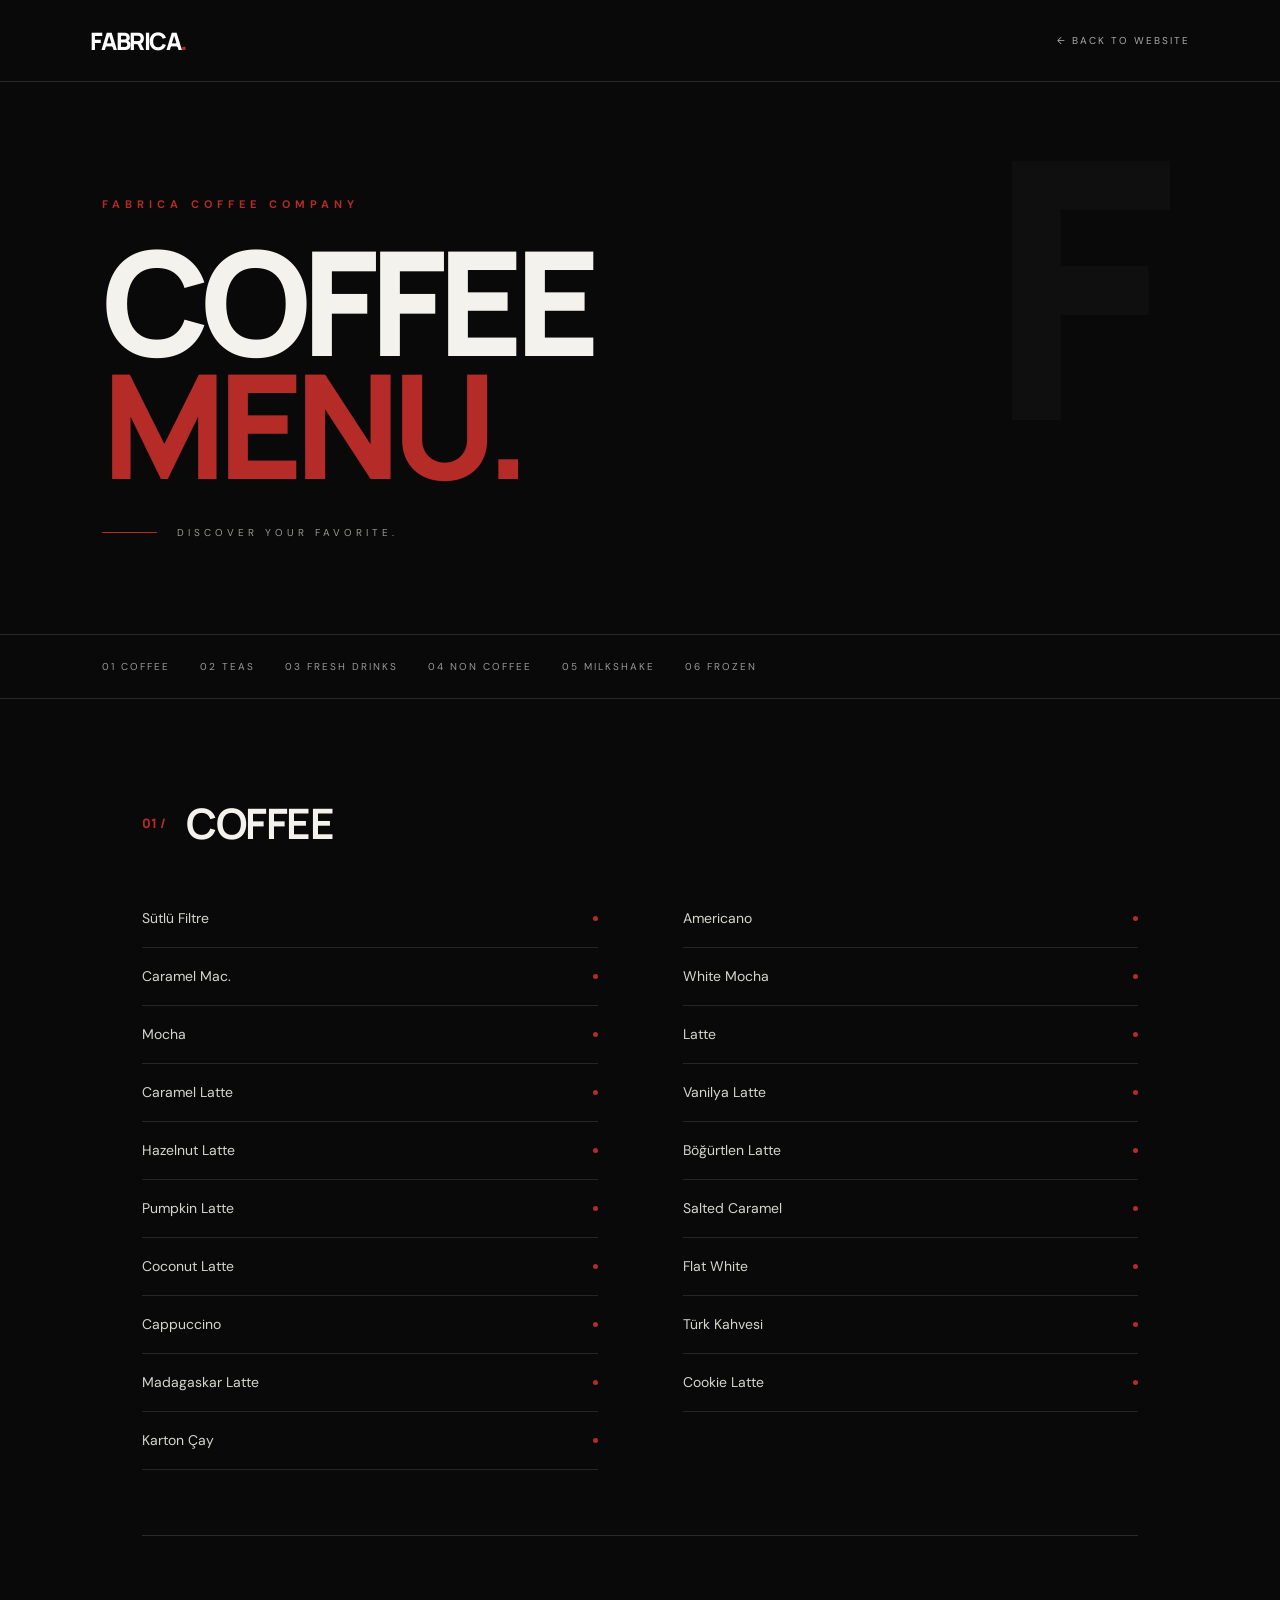
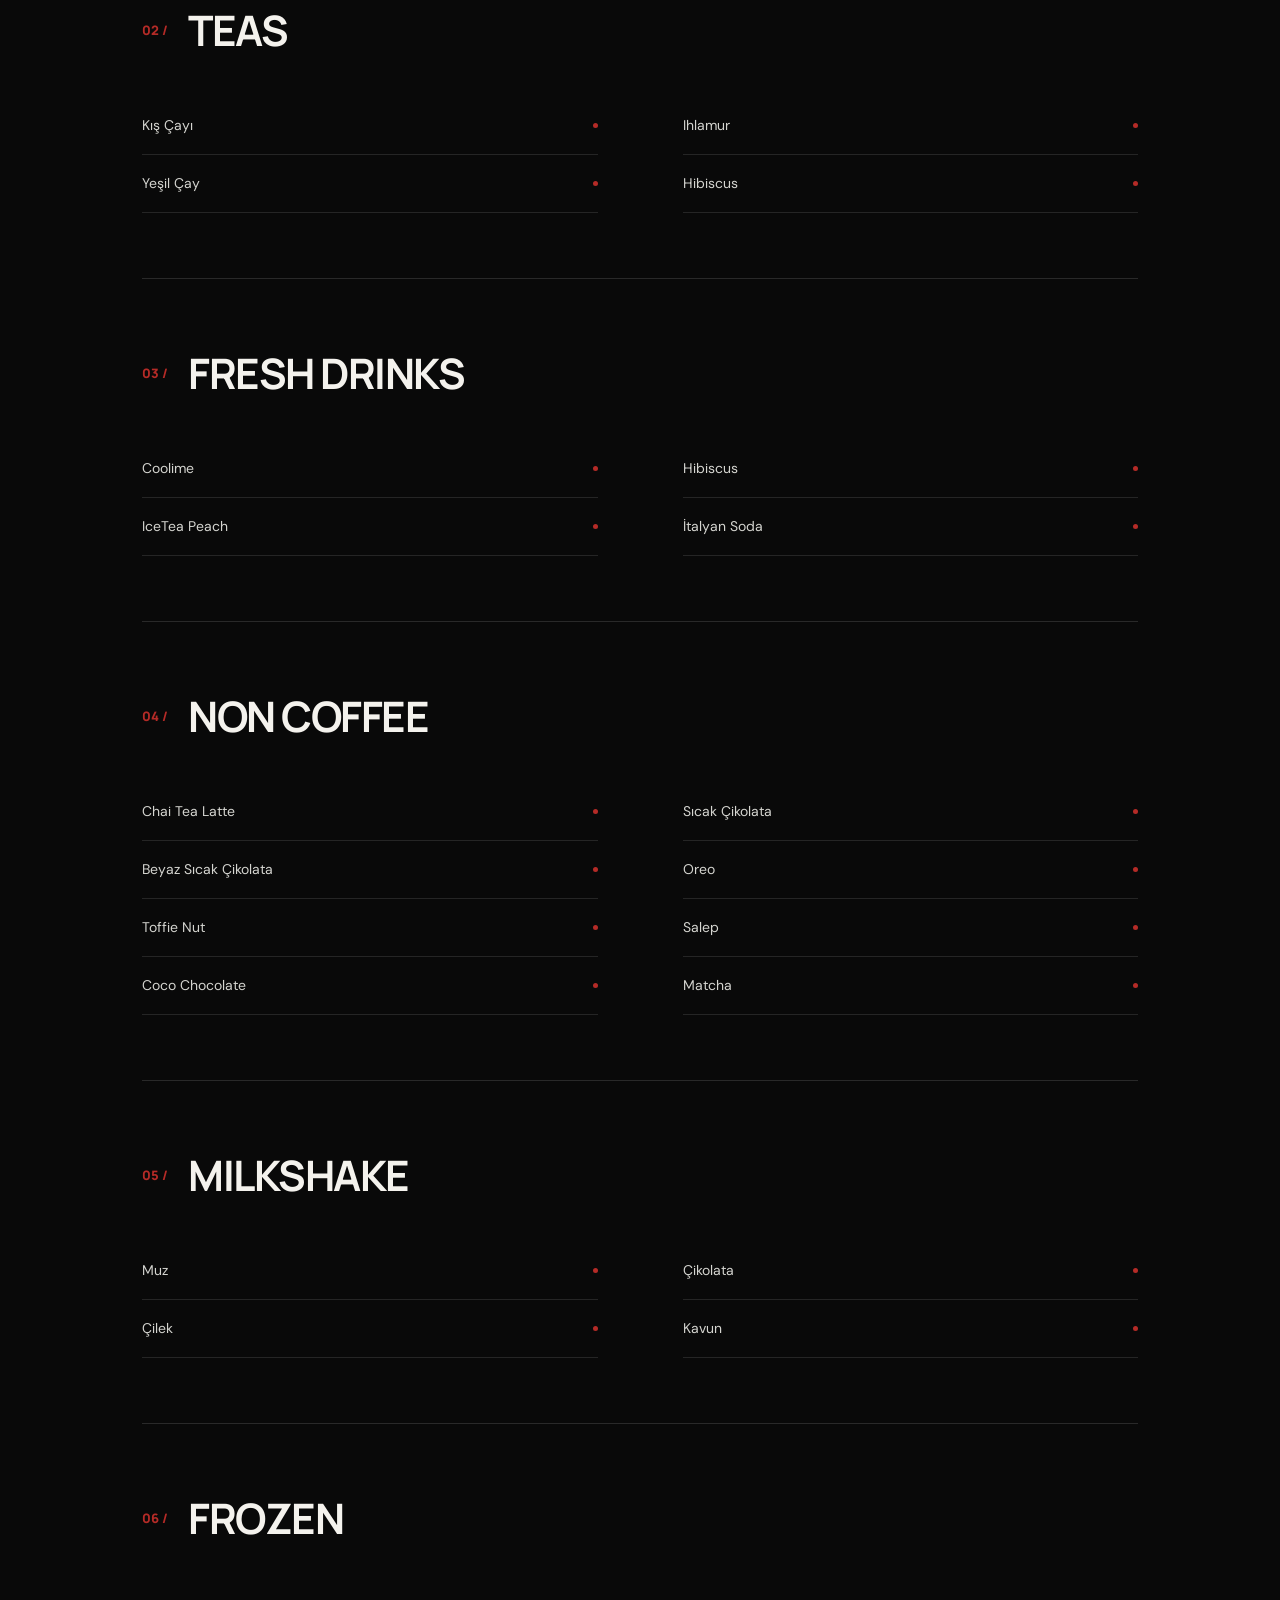
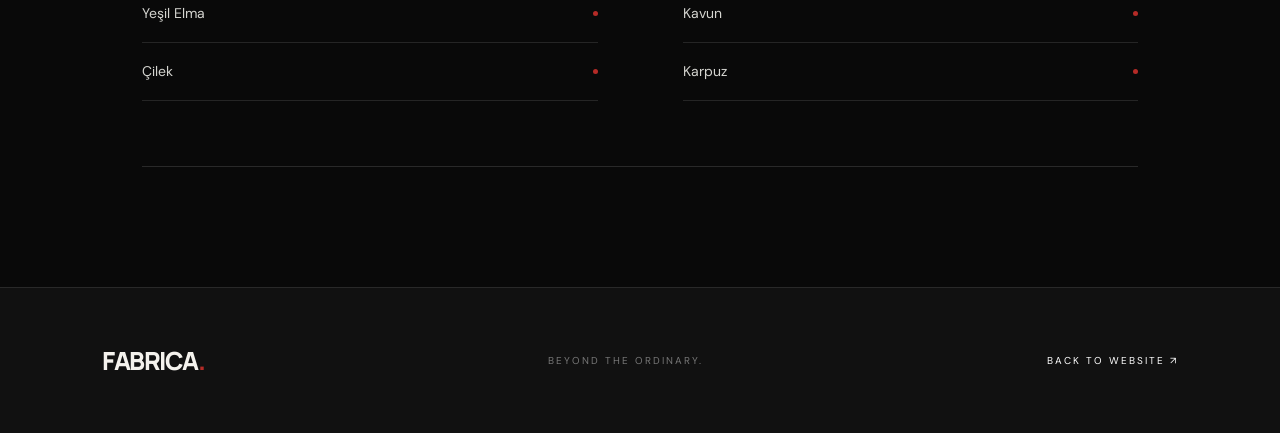
==== menu.html @ 777aa234 "menu eklendi" ====
<!DOCTYPE html>
<html lang="tr">
<head>
<meta charset="UTF-8">
<meta name="viewport" content="width=device-width, initial-scale=1.0">
<meta name="theme-color" content="#090909">
<title>Menu | Fabrica Coffee Company</title>

<link rel="preconnect" href="https://fonts.googleapis.com">
<link rel="preconnect" href="https://fonts.gstatic.com" crossorigin>
<link href="https://fonts.googleapis.com/css2?family=DM+Sans:wght@400;500;600;700&family=Manrope:wght@300;400;500;600;700;800&display=swap" rel="stylesheet">

<style>
:root {
    --black: #090909;
    --white: #f4f2ed;
    --gray: #999994;
    --red: #b52b27;
}

* {
    margin: 0;
    padding: 0;
    box-sizing: border-box;
}

html {
    scroll-behavior: smooth;
}

body {
    background: var(--black);
    color: var(--white);
    font-family: 'DM Sans', sans-serif;
}

/* HEADER */

header {
    height: 82px;
    padding: 0 7%;
    display: flex;
    justify-content: space-between;
    align-items: center;
    border-bottom: 1px solid #292929;
}

.logo {
    font-family: 'Manrope', sans-serif;
    font-size: 24px;
    font-weight: 800;
    letter-spacing: -1.5px;
    color: white;
    text-decoration: none;
}

.logo span {
    color: var(--red);
}

.back-link {
    color: #aaa;
    text-decoration: none;
    font-size: 10px;
    letter-spacing: 2px;
    transition: color .3s;
}

.back-link:hover {
    color: white;
}

/* INTRO */

.menu-intro {
    padding: 115px 8% 95px;
    border-bottom: 1px solid #292929;
    position: relative;
    overflow: hidden;
}

.menu-intro::after {
    content: "F";
    position: absolute;
    right: 8%;
    top: 20px;
    font-family: 'Manrope', sans-serif;
    font-size: 360px;
    font-weight: 800;
    color: rgba(255,255,255,.025);
    line-height: 1;
    pointer-events: none;
}

.menu-label {
    color: var(--red);
    font-size: 11px;
    letter-spacing: 5px;
    font-weight: 700;
    margin-bottom: 28px;
}

.menu-intro h1 {
    position: relative;
    z-index: 1;
    font-family: 'Manrope', sans-serif;
    font-size: clamp(60px, 12vw, 145px);
    line-height: .85;
    letter-spacing: -9px;
    font-weight: 800;
}

.menu-intro h1 span {
    color: var(--red);
}

.menu-intro-bottom {
    display: flex;
    align-items: center;
    gap: 20px;
    margin-top: 40px;
}

.menu-intro-bottom div {
    width: 55px;
    height: 1px;
    background: var(--red);
}

.menu-intro-bottom p {
    color: var(--gray);
    font-size: 10px;
    letter-spacing: 4px;
}

/* CATEGORY NAVIGATION */

.category-nav {
    display: flex;
    flex-wrap: wrap;
    gap: 12px 30px;
    padding: 25px 8%;
    border-bottom: 1px solid #292929;
}

.category-nav a {
    text-decoration: none;
    color: #999;
    font-size: 10px;
    letter-spacing: 2px;
    transition: color .3s;
}

.category-nav a:hover {
    color: var(--red);
}

/* MENU CONTENT */

.menu-container {
    max-width: 1200px;
    margin: auto;
    padding: 30px 8% 120px;
}

.menu-category {
    padding: 65px 0;
    border-bottom: 1px solid #292929;
    scroll-margin-top: 30px;
}

.category-heading {
    display: flex;
    align-items: center;
    gap: 20px;
    margin-bottom: 38px;
}

.category-number {
    color: var(--red);
    font-family: 'Manrope', sans-serif;
    font-size: 13px;
    font-weight: 800;
}

.category-heading h2 {
    font-family: 'Manrope', sans-serif;
    font-size: clamp(28px, 4vw, 42px);
    letter-spacing: -1.5px;
    font-weight: 700;
}

.menu-items {
    display: grid;
    grid-template-columns: repeat(2, minmax(0, 1fr));
    column-gap: 85px;
}

.menu-item {
    min-height: 58px;
    padding: 17px 0;
    border-bottom: 1px solid #252525;
    display: flex;
    align-items: center;
    justify-content: space-between;
    gap: 15px;
    color: #d5d5d0;
    font-size: 14px;
    transition: color .3s, padding .3s;
}

.menu-item:hover {
    color: white;
    padding-left: 8px;
}

.menu-item::after {
    content: "";
    width: 5px;
    height: 5px;
    flex-shrink: 0;
    background: var(--red);
    border-radius: 50%;
}

/* FOOTER */

.menu-footer {
    padding: 55px 8%;
    background: #111;
    border-top: 1px solid #292929;
    display: flex;
    justify-content: space-between;
    align-items: center;
    gap: 20px;
}

.footer-logo {
    font-family: 'Manrope', sans-serif;
    font-size: 25px;
    font-weight: 800;
    letter-spacing: -1.5px;
}

.footer-logo span {
    color: var(--red);
}

.menu-footer p {
    color: #777;
    font-size: 10px;
    letter-spacing: 2px;
}

.footer-back {
    color: white;
    font-size: 10px;
    letter-spacing: 2px;
    text-decoration: none;
}

.footer-back:hover {
    color: var(--red);
}

/* RESPONSIVE */

@media (max-width: 650px) {
    header {
        height: 70px;
        padding: 0 6%;
    }

    .logo {
        font-size: 20px;
    }

    .menu-intro {
        padding: 90px 7% 70px;
    }

    .menu-intro h1 {
        letter-spacing: -5px;
    }

    .menu-intro::after {
        font-size: 220px;
        right: 0;
        top: 30px;
    }

    .category-nav {
        padding: 22px 7%;
        gap: 17px 22px;
    }

    .menu-container {
        padding: 20px 7% 80px;
    }

    .menu-category {
        padding: 45px 0;
    }

    .menu-items {
        grid-template-columns: 1fr;
        column-gap: 0;
    }

    .menu-item {
        font-size: 13px;
    }

    .menu-footer {
        flex-direction: column;
        text-align: center;
        padding: 45px 7%;
    }
}
</style>
</head>

<body>

<header>
    <a href="index.html#home" class="logo">FABRICA<span>.</span></a>
    <a href="index.html" class="back-link">← BACK TO WEBSITE</a>
</header>

<!-- MENU INTRO -->
<section class="menu-intro">
    <div class="menu-label">FABRICA COFFEE COMPANY</div>

    <h1>COFFEE<br><span>MENU.</span></h1>

    <div class="menu-intro-bottom">
        <div></div>
        <p>DISCOVER YOUR FAVORITE.</p>
    </div>
</section>

<!-- CATEGORY LINKS -->
<nav class="category-nav">
    <a href="#coffee">01 COFFEE</a>
    <a href="#teas">02 TEAS</a>
    <a href="#fresh-drinks">03 FRESH DRINKS</a>
    <a href="#non-coffee">04 NON COFFEE</a>
    <a href="#milkshake">05 MILKSHAKE</a>
    <a href="#frozen">06 FROZEN</a>
</nav>

<main class="menu-container">

    <!-- 01 COFFEE -->
    <section class="menu-category" id="coffee">
        <div class="category-heading">
            <span class="category-number">01 /</span>
            <h2>COFFEE</h2>
        </div>

        <div class="menu-items">
            <div class="menu-item">Sütlü Filtre</div>
            <div class="menu-item">Americano</div>
            <div class="menu-item">Caramel Mac.</div>
            <div class="menu-item">White Mocha</div>
            <div class="menu-item">Mocha</div>
            <div class="menu-item">Latte</div>
            <div class="menu-item">Caramel Latte</div>
            <div class="menu-item">Vanilya Latte</div>
            <div class="menu-item">Hazelnut Latte</div>
            <div class="menu-item">Böğürtlen Latte</div>
            <div class="menu-item">Pumpkin Latte</div>
            <div class="menu-item">Salted Caramel</div>
            <div class="menu-item">Coconut Latte</div>
            <div class="menu-item">Flat White</div>
            <div class="menu-item">Cappuccino</div>
            <div class="menu-item">Türk Kahvesi</div>
            <div class="menu-item">Madagaskar Latte</div>
            <div class="menu-item">Cookie Latte</div>
            <div class="menu-item">Karton Çay</div>
        </div>
    </section>

    <!-- 02 TEAS -->
    <section class="menu-category" id="teas">
        <div class="category-heading">
            <span class="category-number">02 /</span>
            <h2>TEAS</h2>
        </div>

        <div class="menu-items">
            <div class="menu-item">Kış Çayı</div>
            <div class="menu-item">Ihlamur</div>
            <div class="menu-item">Yeşil Çay</div>
            <div class="menu-item">Hibiscus</div>
        </div>
    </section>

    <!-- 03 FRESH DRINKS -->
    <section class="menu-category" id="fresh-drinks">
        <div class="category-heading">
            <span class="category-number">03 /</span>
            <h2>FRESH DRINKS</h2>
        </div>

        <div class="menu-items">
            <div class="menu-item">Coolime</div>
            <div class="menu-item">Hibiscus</div>
            <div class="menu-item">IceTea Peach</div>
            <div class="menu-item">İtalyan Soda</div>
        </div>
    </section>

    <!-- 04 NON COFFEE -->
    <section class="menu-category" id="non-coffee">
        <div class="category-heading">
            <span class="category-number">04 /</span>
            <h2>NON COFFEE</h2>
        </div>

        <div class="menu-items">
            <div class="menu-item">Chai Tea Latte</div>
            <div class="menu-item">Sıcak Çikolata</div>
            <div class="menu-item">Beyaz Sıcak Çikolata</div>
            <div class="menu-item">Oreo</div>
            <div class="menu-item">Toffie Nut</div>
            <div class="menu-item">Salep</div>
            <div class="menu-item">Coco Chocolate</div>
            <div class="menu-item">Matcha</div>
        </div>
    </section>

    <!-- 05 MILKSHAKE -->
    <section class="menu-category" id="milkshake">
        <div class="category-heading">
            <span class="category-number">05 /</span>
            <h2>MILKSHAKE</h2>
        </div>

        <div class="menu-items">
            <div class="menu-item">Muz</div>
            <div class="menu-item">Çikolata</div>
            <div class="menu-item">Çilek</div>
            <div class="menu-item">Kavun</div>
        </div>
    </section>

    <!-- 06 FROZEN -->
    <section class="menu-category" id="frozen">
        <div class="category-heading">
            <span class="category-number">06 /</span>
            <h2>FROZEN</h2>
        </div>

        <div class="menu-items">
            <div class="menu-item">Yeşil Elma</div>
            <div class="menu-item">Kavun</div>
            <div class="menu-item">Çilek</div>
            <div class="menu-item">Karpuz</div>
        </div>
    </section>

</main>

<footer class="menu-footer">
    <div class="footer-logo">FABRICA<span>.</span></div>
    <p>BEYOND THE ORDINARY.</p>
    <a href="index.html" class="footer-back">BACK TO WEBSITE ↗</a>
</footer>

</body>
</html>
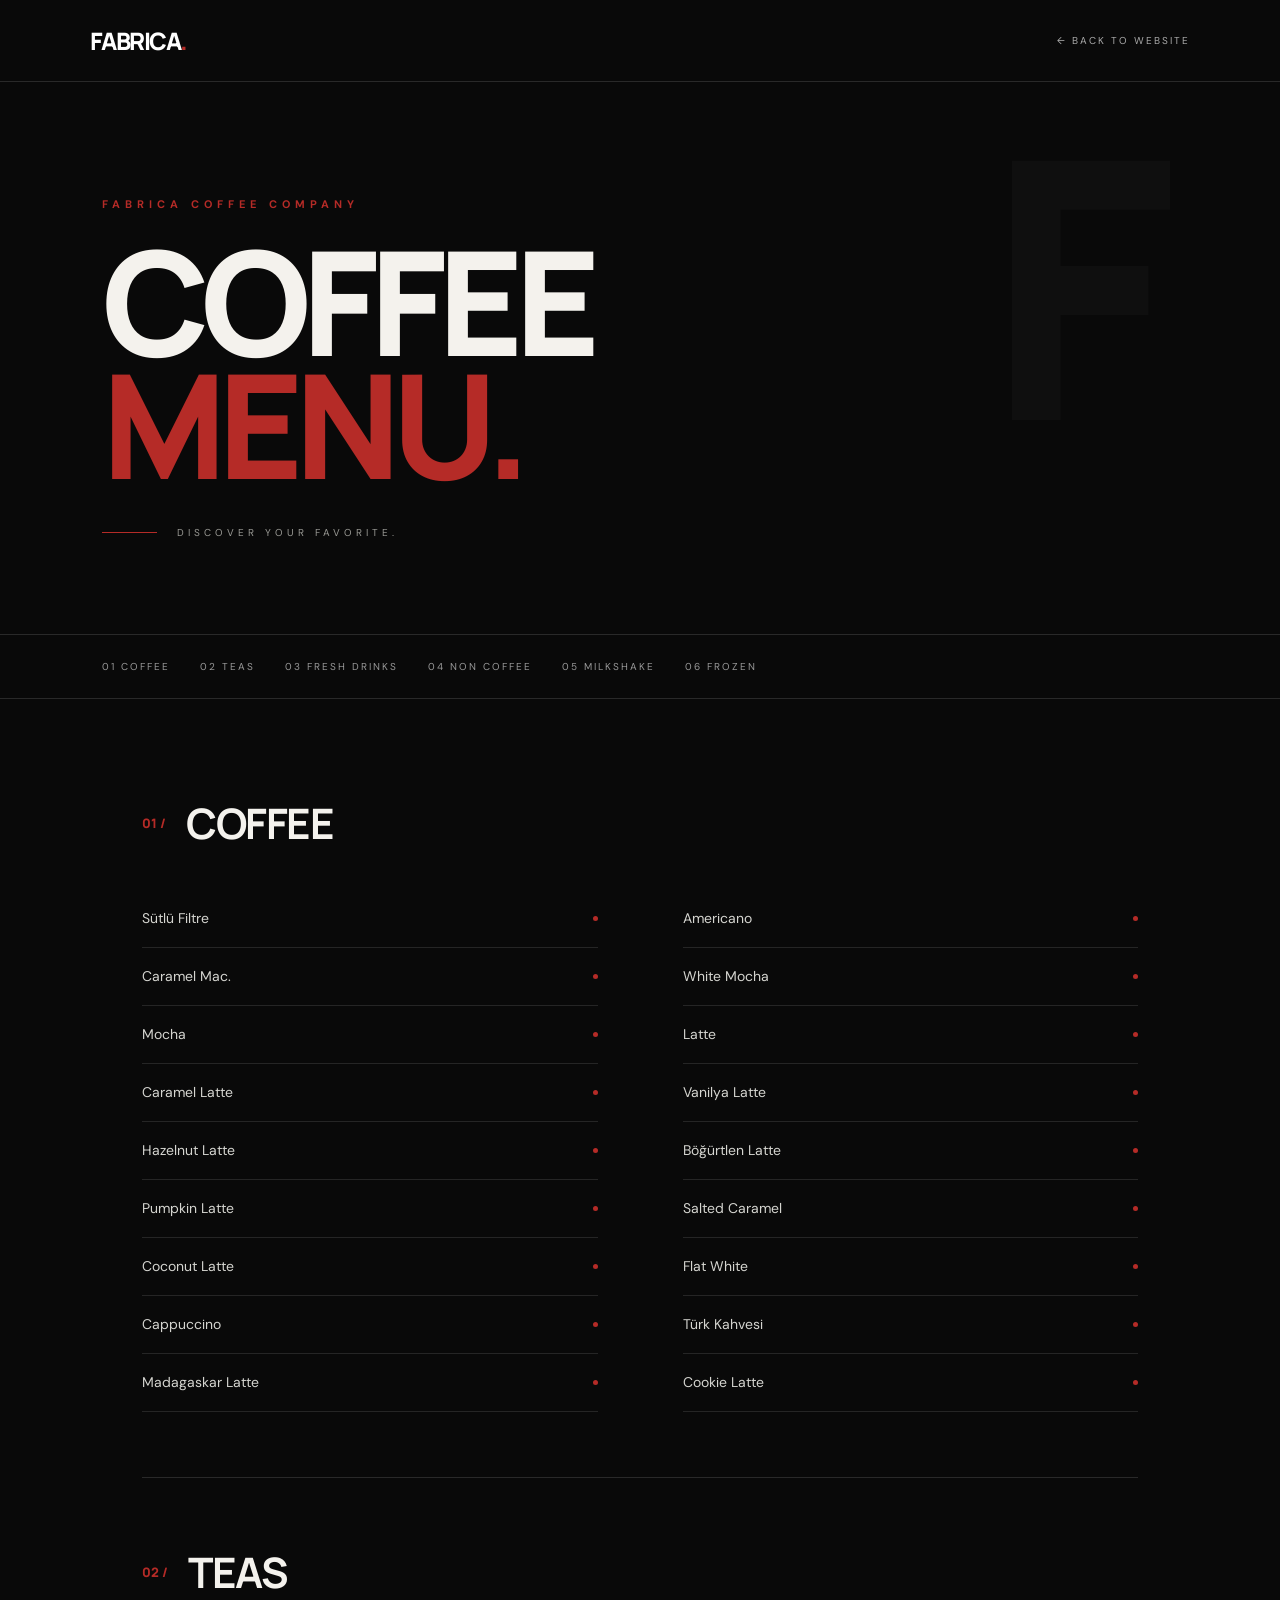
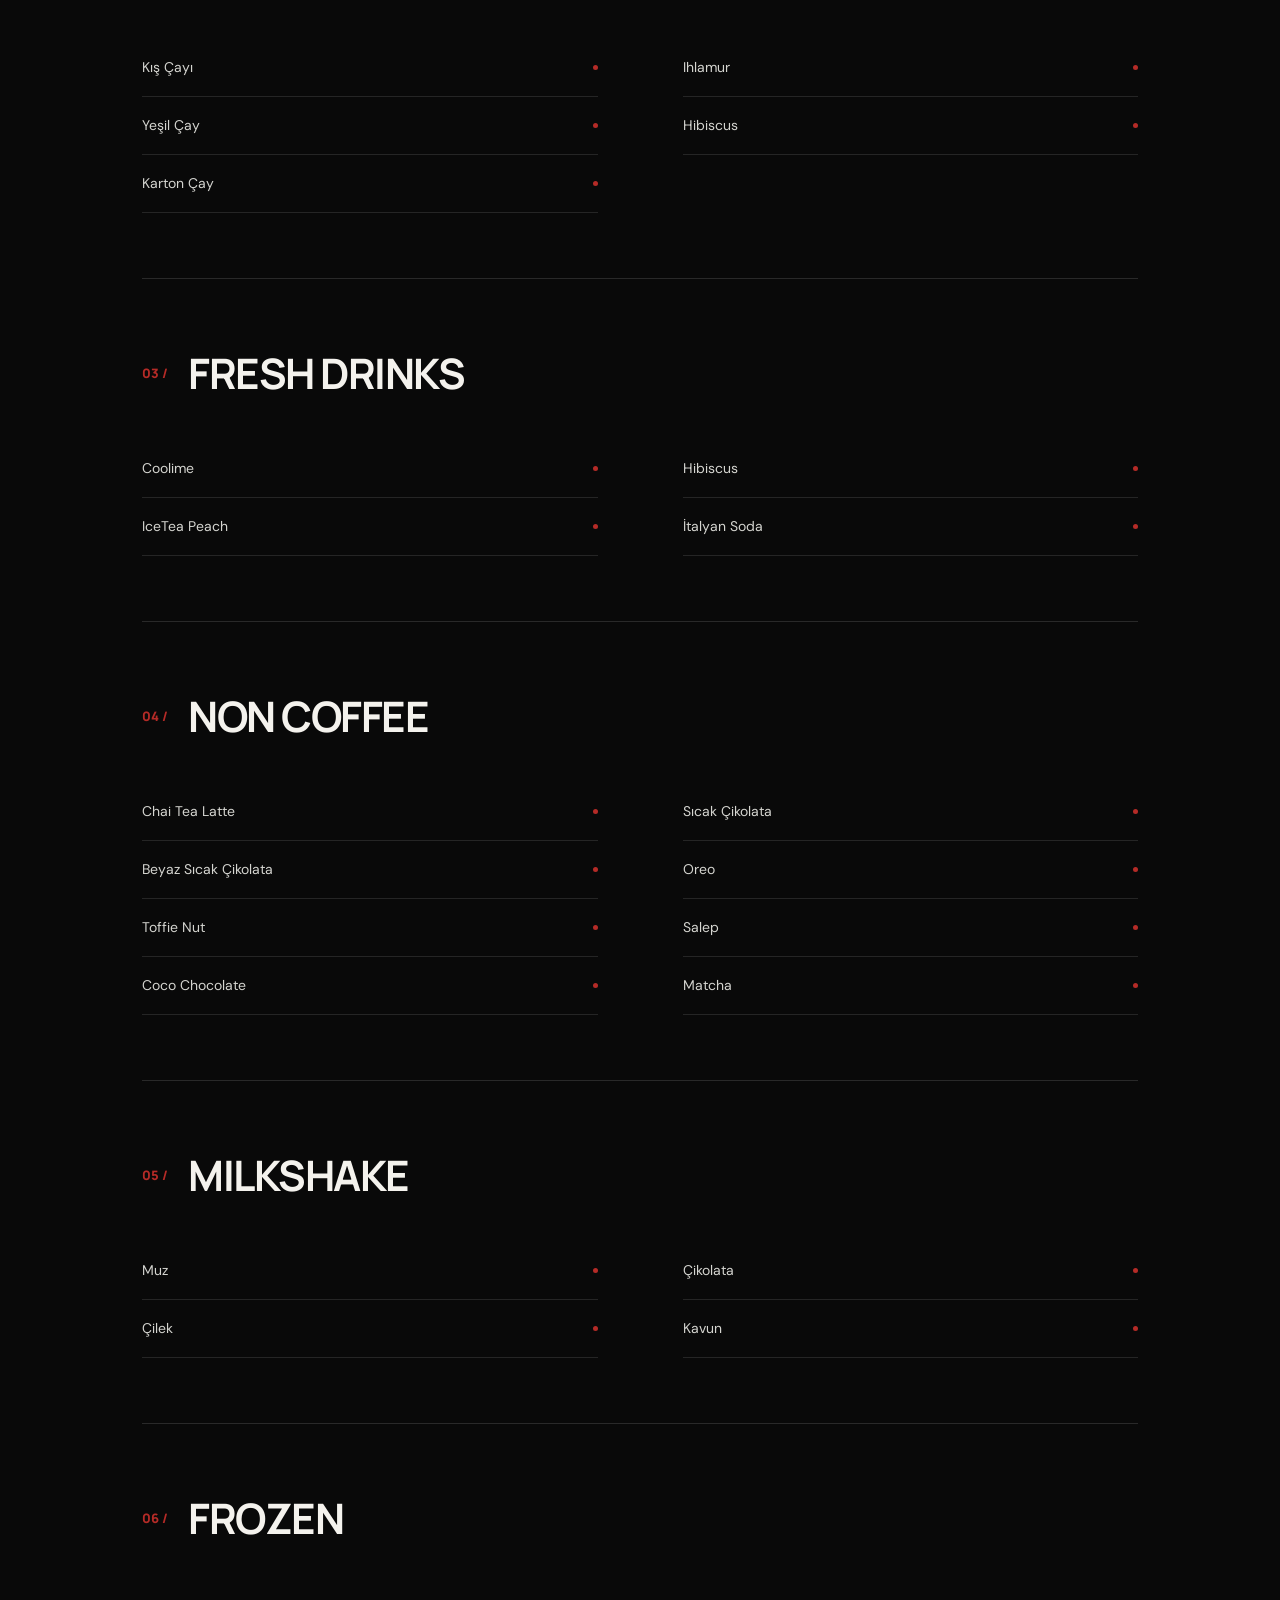
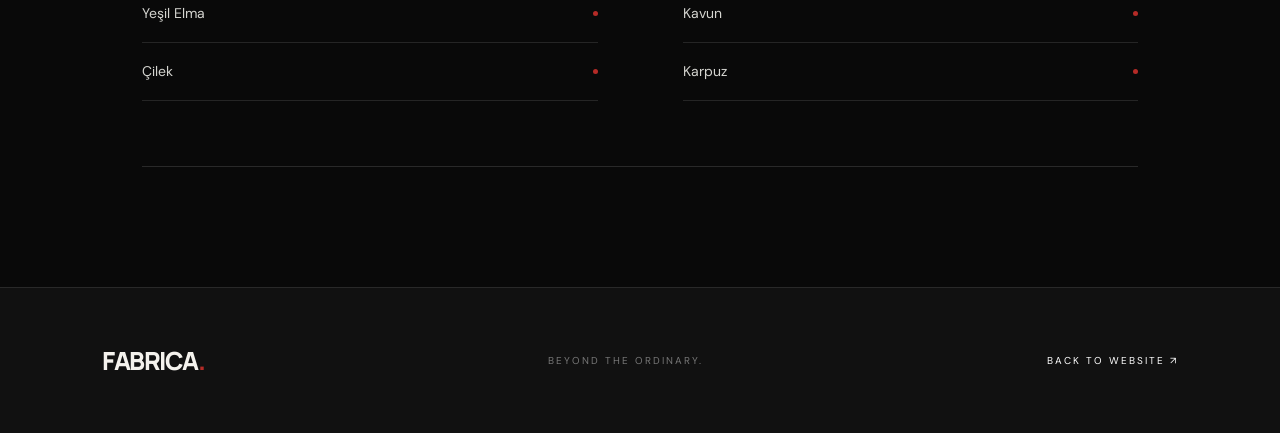
==== commit 8c64a019: "çay aktarıldı" ====
--- a/menu.html
+++ b/menu.html
@@ -378,7 +378,6 @@
             <div class="menu-item">Türk Kahvesi</div>
             <div class="menu-item">Madagaskar Latte</div>
             <div class="menu-item">Cookie Latte</div>
-            <div class="menu-item">Karton Çay</div>
         </div>
     </section>
 
@@ -394,6 +393,7 @@
             <div class="menu-item">Ihlamur</div>
             <div class="menu-item">Yeşil Çay</div>
             <div class="menu-item">Hibiscus</div>
+            <div class="menu-item">Karton Çay</div>
         </div>
     </section>
 
